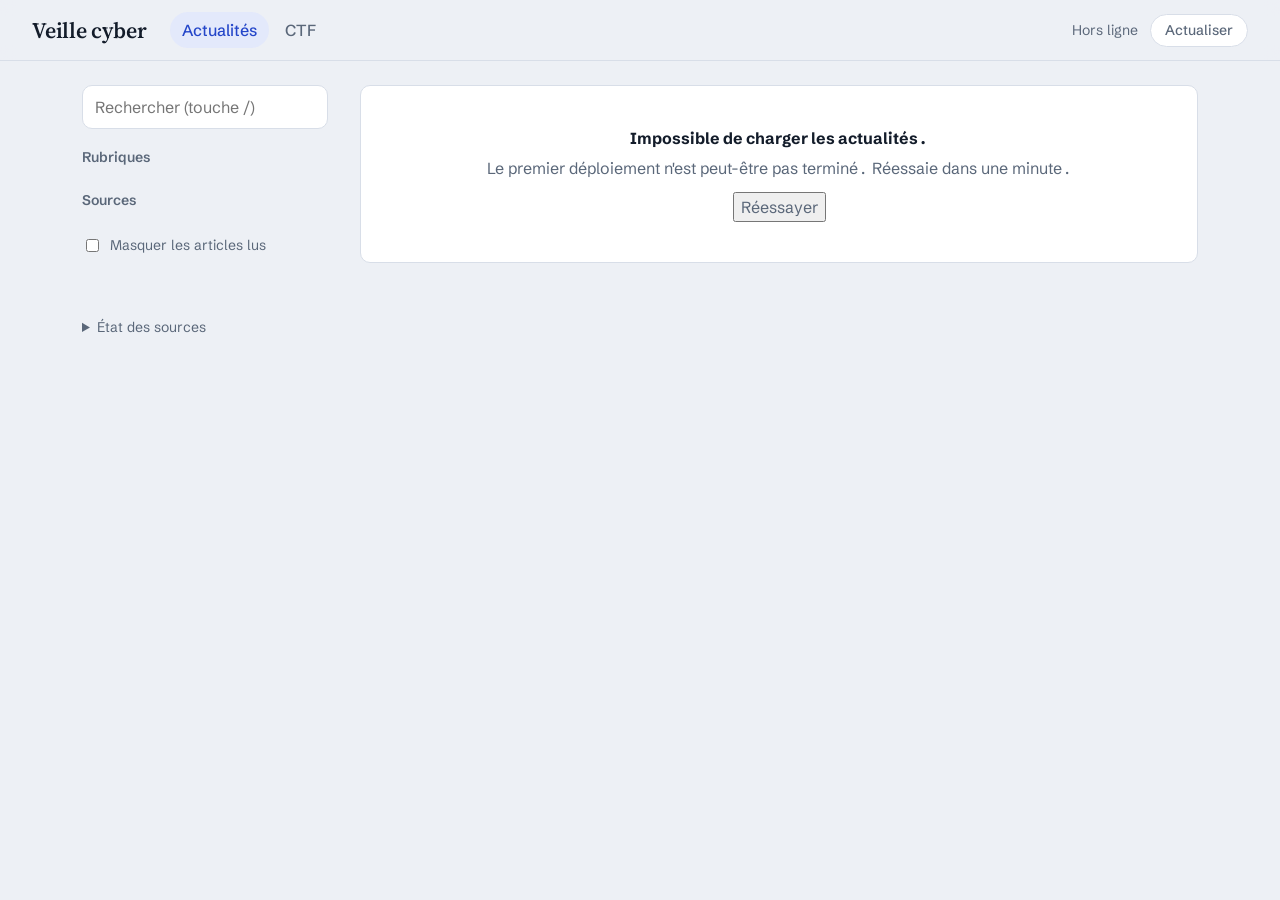
==== site/index.html @ eb81b083 "Add Files" ====
<!doctype html>
<html lang="fr">
<head>
  <meta charset="utf-8">
  <meta name="viewport" content="width=device-width, initial-scale=1">
  <meta name="color-scheme" content="light dark">
  <meta name="robots" content="noindex">
  <title>Veille cyber</title>
  <link rel="icon" href="data:image/svg+xml,%3Csvg xmlns='http://www.w3.org/2000/svg' viewBox='0 0 100 100'%3E%3Ctext y='.9em' font-size='90'%3E%F0%9F%9B%A1%EF%B8%8F%3C/text%3E%3C/svg%3E">
  <link rel="preconnect" href="https://fonts.googleapis.com">
  <link rel="preconnect" href="https://fonts.gstatic.com" crossorigin>
  <link rel="stylesheet" href="https://fonts.googleapis.com/css2?family=Schibsted+Grotesk:wght@400;500;600&family=Source+Serif+4:opsz,wght@8..60,500;8..60,600&display=swap">
  <link rel="stylesheet" href="assets/style.css">
</head>
<body>
  <header class="top">
    <a class="brand" href="./">Veille cyber</a>
    <nav aria-label="Pages">
      <a href="./" aria-current="page">Actualités</a>
      <a href="ctf.html">CTF</a>
    </nav>
    <div class="stamp">
      <span id="stamp" role="status">Chargement…</span>
      <button id="refresh" type="button">Actualiser</button>
    </div>
  </header>

  <div class="layout">
    <aside class="rail" aria-label="Filtres">
      <div class="search">
        <label class="sr" for="q">Rechercher dans les articles</label>
        <input id="q" type="search" placeholder="Rechercher (touche /)" autocomplete="off">
      </div>
      <div>
        <h2>Rubriques</h2>
        <div id="filters" class="filters"></div>
      </div>
      <div id="sources-box">
        <h2>Sources</h2>
        <div id="sources" class="filters"></div>
      </div>
      <label class="check"><input type="checkbox" id="hide-read"> Masquer les articles lus</label>
    </aside>
    <main id="feed" aria-live="polite">
      <div class="panel"><div class="empty">Chargement des actualités…</div></div>
    </main>
  </div>

  <footer>
    <details>
      <summary id="status-summary">État des sources</summary>
      <ul id="status-list" class="status"></ul>
    </details>
  </footer>

  <script src="assets/common.js"></script>
  <script src="assets/news.js"></script>
</body>
</html>
---- site/assets/style.css ----
/* ---------- Jetons de design ---------- */
:root {
  --bg: #edf0f5;
  --surface: #ffffff;
  --ink: #131c2a;
  --muted: #5a6779;
  --line: #d8dee8;
  --accent: #2446c9;
  --accent-soft: #e3e9fb;

  --c-actu: #2446c9;
  --c-alerte: #c2352d;
  --c-fuites: #b45f06;
  --c-ransomware: #7a3fb0;
  --c-geo: #0d7a78;
  --c-ctf: #2446c9;

  --sans: "Schibsted Grotesk", ui-sans-serif, system-ui, -apple-system, "Segoe UI", sans-serif;
  --serif: "Source Serif 4", "Iowan Old Style", Georgia, "Times New Roman", serif;
  --radius: 10px;
}

@media (prefers-color-scheme: dark) {
  :root {
    --bg: #0e141c;
    --surface: #151e29;
    --ink: #e7ecf3;
    --muted: #93a1b4;
    --line: #25313f;
    --accent: #8aa4ff;
    --accent-soft: #1d2a4a;

    --c-actu: #8aa4ff;
    --c-alerte: #ff7a70;
    --c-fuites: #f0a050;
    --c-ransomware: #c39bff;
    --c-geo: #4fd1c5;
    --c-ctf: #8aa4ff;
  }
}

* { box-sizing: border-box; }
html { -webkit-text-size-adjust: 100%; }
body {
  margin: 0;
  background: var(--bg);
  color: var(--ink);
  font: 16px/1.5 var(--sans);
  font-variant-numeric: tabular-nums;
}
a { color: inherit; }
button, input { font: inherit; color: inherit; }
:focus-visible { outline: 2px solid var(--accent); outline-offset: 2px; border-radius: 4px; }
.sr { position: absolute; width: 1px; height: 1px; overflow: hidden; clip: rect(0 0 0 0); white-space: nowrap; }

/* ---------- En-tête ---------- */
.top {
  position: sticky; top: 0; z-index: 10;
  display: flex; align-items: center; gap: 24px; flex-wrap: wrap;
  padding: 12px clamp(16px, 4vw, 32px);
  background: color-mix(in srgb, var(--bg) 88%, transparent);
  backdrop-filter: blur(8px);
  border-bottom: 1px solid var(--line);
}
.brand { font: 600 22px/1 var(--serif); text-decoration: none; letter-spacing: -0.01em; }
.top nav { display: flex; gap: 4px; }
.top nav a {
  padding: 6px 12px; border-radius: 999px; text-decoration: none; color: var(--muted); font-weight: 500;
}
.top nav a:hover { color: var(--ink); }
.top nav a[aria-current="page"] { background: var(--accent-soft); color: var(--accent); }
.stamp { margin-left: auto; display: flex; align-items: center; gap: 12px; color: var(--muted); font-size: 14px; }
.stamp button {
  background: var(--surface); border: 1px solid var(--line); border-radius: 999px;
  padding: 5px 14px; cursor: pointer; font-weight: 500;
}
.stamp button:hover { border-color: var(--accent); color: var(--accent); }
.stamp button[disabled] { opacity: .6; cursor: progress; }

/* ---------- Mise en page ---------- */
.layout {
  display: grid; grid-template-columns: 250px minmax(0, 1fr); gap: 28px; align-items: start;
  max-width: 1180px; margin: 0 auto; padding: 24px clamp(16px, 4vw, 32px) 48px;
}
.rail { min-width: 0; position: sticky; top: 76px; display: grid; gap: 20px; max-height: calc(100vh - 92px); overflow-y: auto; padding-right: 4px; scrollbar-width: thin; }
.rail h2 { margin: 0 0 6px; font: 600 14px/1.2 var(--sans); color: var(--muted); }

.search input {
  width: 100%; padding: 9px 12px; border-radius: var(--radius);
  border: 1px solid var(--line); background: var(--surface);
}
.search input:focus { border-color: var(--accent); outline: none; box-shadow: 0 0 0 3px var(--accent-soft); }

.filters { display: grid; gap: 2px; }
.filters button {
  display: flex; justify-content: space-between; align-items: center; gap: 8px;
  width: 100%; text-align: left; cursor: pointer;
  padding: 7px 10px; border: 0; border-radius: 8px; background: none; color: var(--ink);
}
.filters button:hover { background: color-mix(in srgb, var(--surface) 70%, transparent); }
.filters button[aria-pressed="true"] { background: var(--surface); box-shadow: inset 3px 0 0 var(--accent); font-weight: 600; }
.filters .n { color: var(--muted); font-weight: 400; font-size: 14px; }
.check { display: flex; gap: 8px; align-items: center; color: var(--muted); font-size: 14px; cursor: pointer; }

/* ---------- Fil d'actualités ---------- */
.panel { background: var(--surface); border: 1px solid var(--line); border-radius: var(--radius); overflow: hidden; }
.day {
  margin: 0; padding: 10px 20px; font: 600 14px/1.2 var(--sans); color: var(--muted);
  background: color-mix(in srgb, var(--bg) 55%, var(--surface));
  border-bottom: 1px solid var(--line); display: flex; justify-content: space-between;
}
.row {
  display: grid; grid-template-columns: 52px minmax(0, 1fr); gap: 14px;
  padding: 16px 20px; border-bottom: 1px solid var(--line);
}
.row:last-child { border-bottom: 0; }
.when { color: var(--muted); font-size: 14px; padding-top: 3px; display: flex; flex-direction: column; gap: 6px; align-items: flex-start; }
.live {
  width: 8px; height: 8px; border-radius: 50%; background: var(--c-alerte);
  animation: pulse 1.8s ease-out infinite;
}
@keyframes pulse {
  0% { box-shadow: 0 0 0 0 color-mix(in srgb, var(--c-alerte) 55%, transparent); }
  100% { box-shadow: 0 0 0 9px transparent; }
}
.body { border-left: 3px solid var(--c, var(--c-actu)); padding-left: 14px; min-width: 0; }
.row[data-cat="alerte"], .row[data-cat="avis"] { --c: var(--c-alerte); }
.row[data-cat="fuites"] { --c: var(--c-fuites); }
.row[data-cat="ransomware"] { --c: var(--c-ransomware); }
.row[data-cat="geo"] { --c: var(--c-geo); }

.meta { display: flex; flex-wrap: wrap; gap: 4px 8px; align-items: center; font-size: 13px; color: var(--muted); margin-bottom: 3px; }
.meta .src { font-weight: 600; color: var(--ink); }
.tag { padding: 0 8px; border-radius: 999px; border: 1px solid var(--line); line-height: 20px; }
.tag.fr { border-color: color-mix(in srgb, var(--accent) 50%, transparent); color: var(--accent); }
.tag.geo { border-color: color-mix(in srgb, var(--c-geo) 55%, transparent); color: var(--c-geo); }
.tag.alerte { border-color: color-mix(in srgb, var(--c-alerte) 55%, transparent); color: var(--c-alerte); }

.row h3 { margin: 0; font: 600 19px/1.3 var(--serif); letter-spacing: -0.005em; }
.row h3 a { text-decoration: none; }
.row h3 a:hover { text-decoration: underline; text-underline-offset: 3px; }
.row .sum { margin: 6px 0 0; color: var(--muted); font-size: 15px; max-width: 70ch; }
.row.is-read h3 a { color: var(--muted); font-weight: 500; }
.row.is-read .sum { display: none; }

.empty, .error { padding: 40px 24px; text-align: center; color: var(--muted); }
.error strong { display: block; color: var(--ink); margin-bottom: 6px; }
.error button { margin-top: 12px; }

/* ---------- Pied de page ---------- */
footer { max-width: 1180px; margin: 0 auto; padding: 0 clamp(16px, 4vw, 32px) 40px; color: var(--muted); font-size: 14px; }
footer summary { cursor: pointer; padding: 6px 0; }
.status { list-style: none; margin: 8px 0 0; padding: 0; display: grid; gap: 6px; }
.status li { display: grid; grid-template-columns: 14px minmax(0, 1fr); gap: 10px; }
.status i { width: 9px; height: 9px; border-radius: 50%; margin-top: 7px; background: var(--c-geo); }
.status li.ko i { background: var(--c-alerte); }
.status small { display: block; color: var(--muted); word-break: break-word; }

/* ---------- Page CTF ---------- */
.ctf-layout { max-width: 980px; margin: 0 auto; padding: 24px clamp(16px, 4vw, 32px) 48px; display: grid; gap: 32px; }
.ctf-layout h1 { margin: 0 0 4px; font: 600 28px/1.2 var(--serif); }
.ctf-layout h2 { margin: 0 0 12px; font: 600 20px/1.3 var(--serif); }
.lead { margin: 0 0 16px; color: var(--muted); max-width: 65ch; }
.tabs { display: flex; gap: 6px; flex-wrap: wrap; margin-bottom: 16px; }
.tabs button {
  border: 1px solid var(--line); background: var(--surface); border-radius: 999px;
  padding: 6px 14px; cursor: pointer; font-weight: 500;
}
.tabs button[aria-pressed="true"] { background: var(--accent); border-color: var(--accent); color: #fff; }
@media (prefers-color-scheme: dark) { .tabs button[aria-pressed="true"] { color: #0e141c; } }
.tabs .n { opacity: .75; font-weight: 400; margin-left: 4px; }

.event { display: grid; grid-template-columns: 64px minmax(0, 1fr) auto; gap: 16px; padding: 16px 20px; border-bottom: 1px solid var(--line); align-items: start; }
.event:last-child { border-bottom: 0; }
.date { text-align: center; line-height: 1.1; }
.date b { display: block; font: 600 26px/1 var(--serif); }
.date span { font-size: 13px; color: var(--muted); }
.event h3 { margin: 0; font: 600 18px/1.3 var(--serif); }
.event h3 a { text-decoration: none; }
.event h3 a:hover { text-decoration: underline; text-underline-offset: 3px; }
.event .info { margin: 6px 0 0; display: flex; flex-wrap: wrap; gap: 4px 12px; color: var(--muted); font-size: 14px; }
.event .links { margin-top: 8px; display: flex; gap: 14px; font-size: 14px; }
.event .links a { color: var(--accent); }
.when-pill { font-size: 13px; padding: 2px 10px; border-radius: 999px; background: var(--accent-soft); color: var(--accent); white-space: nowrap; }
.when-pill.now { background: var(--c-alerte); color: #fff; }

.platforms { display: grid; grid-template-columns: repeat(auto-fill, minmax(230px, 1fr)); gap: 12px; }
.platforms a {
  display: block; padding: 14px 16px; background: var(--surface); border: 1px solid var(--line);
  border-radius: var(--radius); text-decoration: none;
}
.platforms a:hover { border-color: var(--accent); }
.platforms b { display: block; font-weight: 600; }
.platforms span { color: var(--muted); font-size: 14px; }

/* ---------- Mobile ---------- */
@media (max-width: 860px) {
  .layout { grid-template-columns: minmax(0, 1fr); gap: 16px; }
  .rail > * { min-width: 0; }
  .rail { position: static; max-height: none; overflow: visible; }
  .filters { display: flex; gap: 6px; overflow-x: auto; padding-bottom: 4px; scrollbar-width: none; }
  .filters button { flex: none; white-space: nowrap; }
  .filters button { width: auto; border: 1px solid var(--line); background: var(--surface); border-radius: 999px; box-shadow: none !important; }
  .filters button[aria-pressed="true"] { background: var(--accent); border-color: var(--accent); color: #fff; }
  #sources-box { display: none; }
  .row { grid-template-columns: 1fr; gap: 6px; padding: 14px 16px; }
  .when { flex-direction: row; align-items: center; padding-top: 0; }
  .event { grid-template-columns: 52px minmax(0, 1fr); }
  .event .when-pill { grid-column: 2; justify-self: start; }
}
@media (prefers-color-scheme: dark) and (max-width: 860px) { .filters button[aria-pressed="true"] { color: #0e141c; } }
@media (prefers-reduced-motion: reduce) { .live { animation: none; } }
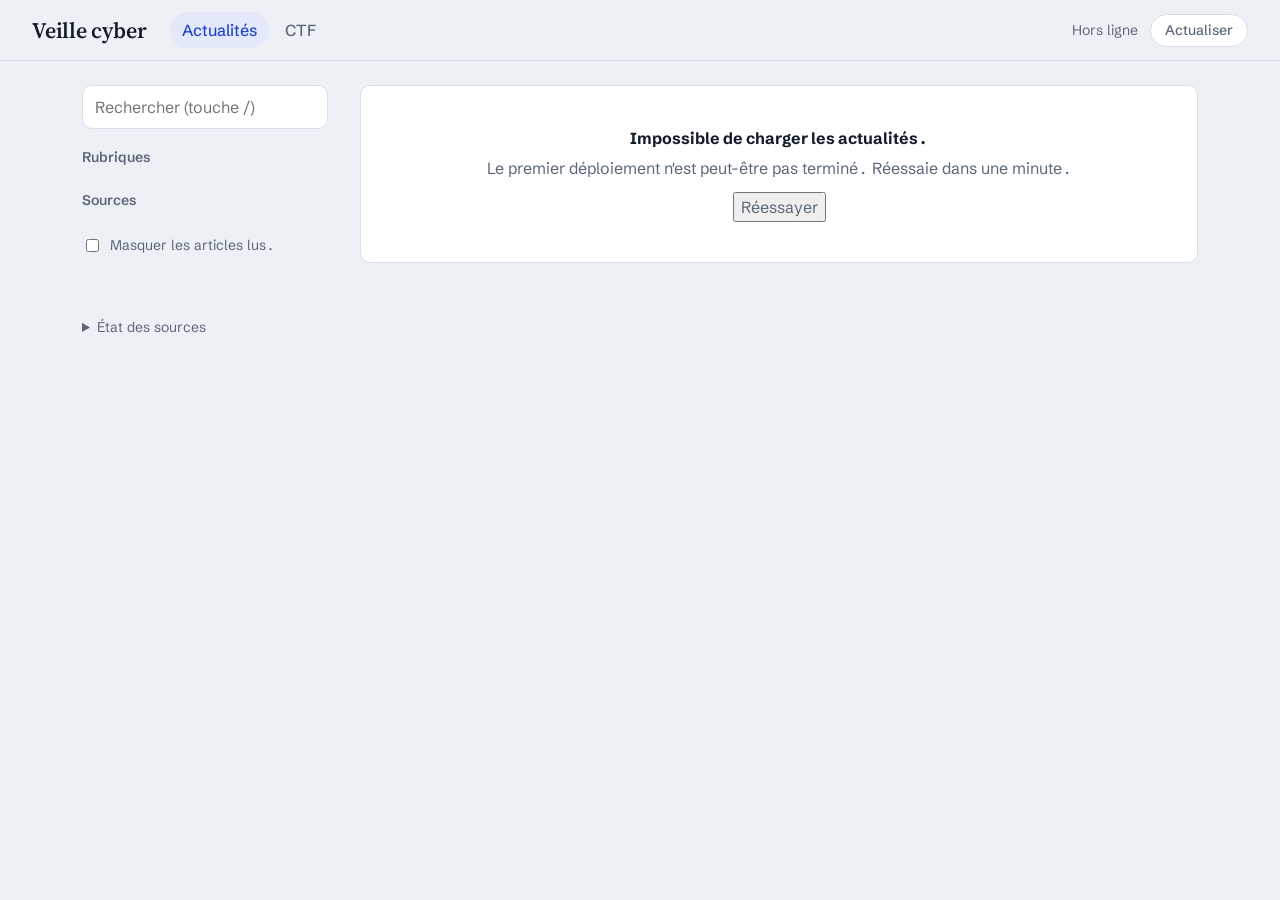
==== commit f7eee20c: "Correction" ====
--- a/site/index.html
+++ b/site/index.html
@@ -39,7 +39,7 @@
         <h2>Sources</h2>
         <div id="sources" class="filters"></div>
       </div>
-      <label class="check"><input type="checkbox" id="hide-read"> Masquer les articles lus</label>
+      <label class="check"><input type="checkbox" id="hide-read"> Masquer les articles lus.</label>
     </aside>
     <main id="feed" aria-live="polite">
       <div class="panel"><div class="empty">Chargement des actualités…</div></div>
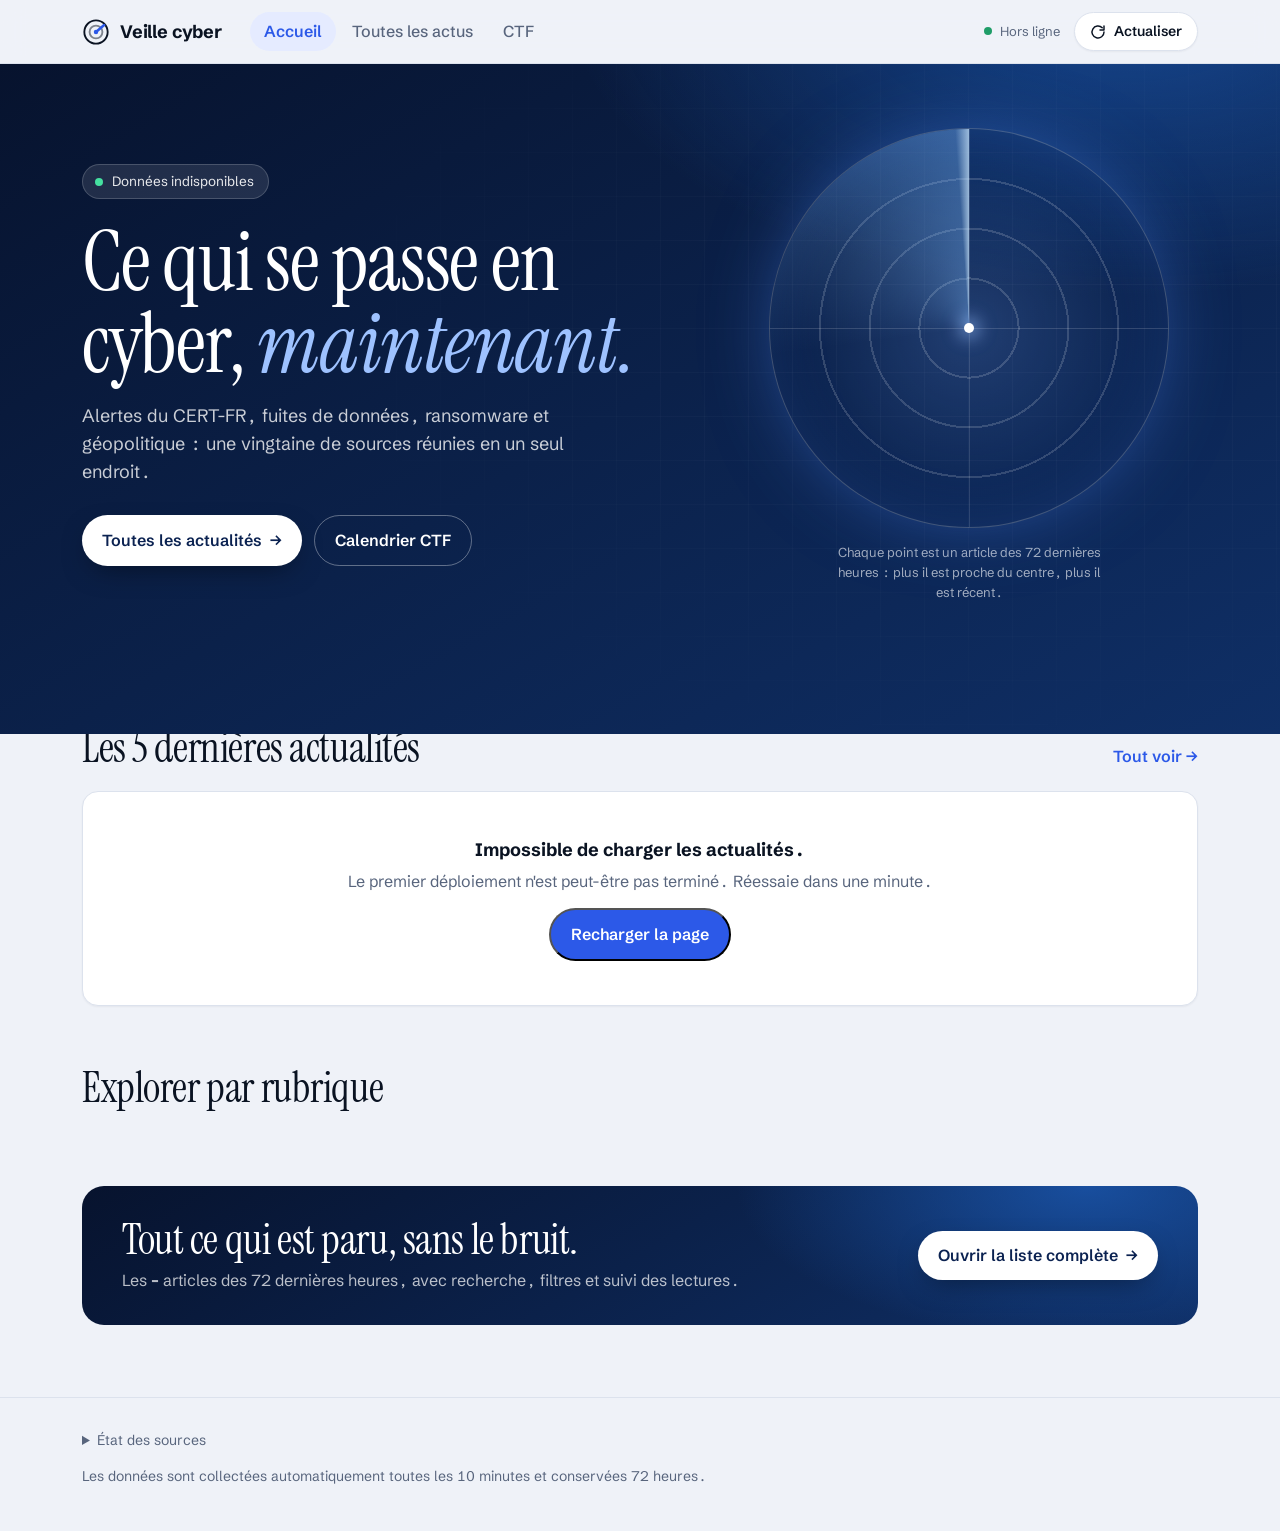
==== commit 290d2092: "Corrections + Update" ====
--- a/site/index.html
+++ b/site/index.html
@@ -4,56 +4,95 @@
   <meta charset="utf-8">
   <meta name="viewport" content="width=device-width, initial-scale=1">
   <meta name="color-scheme" content="light dark">
+  <meta name="theme-color" content="#07132e">
   <meta name="robots" content="noindex">
-  <title>Veille cyber</title>
-  <link rel="icon" href="data:image/svg+xml,%3Csvg xmlns='http://www.w3.org/2000/svg' viewBox='0 0 100 100'%3E%3Ctext y='.9em' font-size='90'%3E%F0%9F%9B%A1%EF%B8%8F%3C/text%3E%3C/svg%3E">
+  <title>Veille cyber · Accueil</title>
+  <link rel="icon" href="data:image/svg+xml,%3Csvg xmlns='http://www.w3.org/2000/svg' viewBox='0 0 64 64'%3E%3Crect width='64' height='64' rx='14' fill='%230b2251'/%3E%3Ccircle cx='32' cy='32' r='20' fill='none' stroke='%239ec2ff' stroke-width='3'/%3E%3Ccircle cx='32' cy='32' r='10' fill='none' stroke='%239ec2ff' stroke-width='3' opacity='.55'/%3E%3Cpath d='M32 32 L48 18' stroke='%23fff' stroke-width='4' stroke-linecap='round'/%3E%3C/svg%3E">
   <link rel="preconnect" href="https://fonts.googleapis.com">
   <link rel="preconnect" href="https://fonts.gstatic.com" crossorigin>
-  <link rel="stylesheet" href="https://fonts.googleapis.com/css2?family=Schibsted+Grotesk:wght@400;500;600&family=Source+Serif+4:opsz,wght@8..60,500;8..60,600&display=swap">
+  <link rel="stylesheet" href="https://fonts.googleapis.com/css2?family=Instrument+Serif:ital@0;1&family=Schibsted+Grotesk:wght@400;500;600;700&display=swap">
   <link rel="stylesheet" href="assets/style.css">
 </head>
 <body>
-  <header class="top">
-    <a class="brand" href="./">Veille cyber</a>
-    <nav aria-label="Pages">
-      <a href="./" aria-current="page">Actualités</a>
-      <a href="ctf.html">CTF</a>
-    </nav>
-    <div class="stamp">
-      <span id="stamp" role="status">Chargement…</span>
-      <button id="refresh" type="button">Actualiser</button>
+  <header class="site-header">
+    <div class="wrap bar">
+      <a class="brand" href="./" aria-label="Veille cyber, accueil">
+        <svg viewBox="0 0 24 24" width="28" height="28" aria-hidden="true"><circle cx="12" cy="12" r="10" fill="none" stroke="currentColor" stroke-width="1.6"/><circle cx="12" cy="12" r="5.5" fill="none" stroke="currentColor" stroke-width="1.6" opacity=".5"/><path d="M12 12 19 6" stroke="var(--accent)" stroke-width="2.2" stroke-linecap="round"/><circle cx="12" cy="12" r="1.9" fill="var(--accent)"/></svg>
+        <span>Veille cyber</span>
+      </a>
+      <nav class="nav" aria-label="Pages">
+        <a href="./" aria-current="page">Accueil</a>
+        <a href="actus.html">Toutes les actus</a>
+        <a href="ctf.html">CTF</a>
+      </nav>
+      <div class="tools">
+        <span id="stamp" class="pill" role="status">Chargement…</span>
+        <button id="refresh" class="btn-refresh" type="button" title="Recharger les données du site">
+          <svg viewBox="0 0 24 24" width="16" height="16" fill="none" stroke="currentColor" stroke-width="2.2" stroke-linecap="round" stroke-linejoin="round" aria-hidden="true"><path d="M21 12a9 9 0 1 1-2.64-6.36"/><path d="M21 3v6h-6"/></svg>
+          <span class="lbl">Actualiser</span>
+        </button>
+      </div>
     </div>
   </header>
 
-  <div class="layout">
-    <aside class="rail" aria-label="Filtres">
-      <div class="search">
-        <label class="sr" for="q">Rechercher dans les articles</label>
-        <input id="q" type="search" placeholder="Rechercher (touche /)" autocomplete="off">
+  <main>
+    <section class="hero">
+      <div class="wrap hero-grid">
+        <div>
+          <span class="live-pill"><i></i><span id="hero-stamp">Chargement…</span></span>
+          <h1>Ce qui se passe en cyber, <em>maintenant.</em></h1>
+          <p class="lead">Alertes du CERT-FR, fuites de données, ransomware et géopolitique : une vingtaine de sources réunies en un seul endroit.</p>
+          <div class="cta">
+            <a class="btn primary" href="actus.html">Toutes les actualités <span aria-hidden="true">→</span></a>
+            <a class="btn ghost" href="ctf.html">Calendrier CTF</a>
+          </div>
+        </div>
+        <figure class="radar-wrap" aria-hidden="true">
+          <div class="radar"><div class="sweep"></div><div id="radar-dots"></div><span class="core"></span></div>
+          <figcaption>Chaque point est un article des 72 dernières heures : plus il est proche du centre, plus il est récent.</figcaption>
+        </figure>
       </div>
-      <div>
-        <h2>Rubriques</h2>
-        <div id="filters" class="filters"></div>
-      </div>
-      <div id="sources-box">
-        <h2>Sources</h2>
-        <div id="sources" class="filters"></div>
-      </div>
-      <label class="check"><input type="checkbox" id="hide-read"> Masquer les articles lus.</label>
-    </aside>
-    <main id="feed" aria-live="polite">
-      <div class="panel"><div class="empty">Chargement des actualités…</div></div>
-    </main>
-  </div>
+    </section>
 
-  <footer>
-    <details>
-      <summary id="status-summary">État des sources</summary>
-      <ul id="status-list" class="status"></ul>
-    </details>
+    <div class="wrap">
+      <div id="stats" class="stats" aria-label="Chiffres clés"></div>
+
+      <section class="section" aria-labelledby="t-top">
+        <div class="section-head">
+          <h2 id="t-top">Les 5 dernières actualités</h2>
+          <a class="more" href="actus.html">Tout voir →</a>
+        </div>
+        <div id="top5" class="top5" aria-live="polite">
+          <div class="card lead skel"></div><div class="card skel"></div><div class="card skel"></div><div class="card skel"></div><div class="card skel"></div>
+        </div>
+      </section>
+
+      <section class="section" aria-labelledby="t-cats">
+        <div class="section-head"><h2 id="t-cats">Explorer par rubrique</h2></div>
+        <div id="cats" class="cats"></div>
+      </section>
+
+      <section class="band">
+        <div>
+          <h2>Tout ce qui est paru, sans le bruit.</h2>
+          <p>Les <strong id="all-count">–</strong> articles des 72 dernières heures, avec recherche, filtres et suivi des lectures.</p>
+        </div>
+        <a class="btn primary" href="actus.html">Ouvrir la liste complète <span aria-hidden="true">→</span></a>
+      </section>
+    </div>
+  </main>
+
+  <footer class="site-footer">
+    <div class="wrap">
+      <details>
+        <summary id="status-summary">État des sources</summary>
+        <ul id="status-list" class="status"></ul>
+      </details>
+      <span>Les données sont collectées automatiquement toutes les 10 minutes et conservées 72 heures.</span>
+    </div>
   </footer>
 
   <script src="assets/common.js"></script>
-  <script src="assets/news.js"></script>
+  <script src="assets/home.js"></script>
 </body>
 </html>
--- a/site/assets/style.css
+++ b/site/assets/style.css
@@ -1,212 +1,414 @@
-/* ---------- Jetons de design ---------- */
+/* =====================================================================
+   Veille cyber — feuille de style
+   ===================================================================== */
+
+/* ---------- Jetons ---------- */
 :root {
-  --bg: #edf0f5;
+  --bg: #eff2f8;
   --surface: #ffffff;
-  --ink: #131c2a;
-  --muted: #5a6779;
-  --line: #d8dee8;
-  --accent: #2446c9;
-  --accent-soft: #e3e9fb;
-
-  --c-actu: #2446c9;
-  --c-alerte: #c2352d;
+  --surface-2: #f5f7fc;
+  --ink: #0a1322;
+  --muted: #58657d;
+  --line: #dce2ed;
+  --accent: #2c59e8;
+  --accent-soft: #e5ebff;
+  --ok: #1f9d68;
+  --shadow-sm: 0 1px 2px rgba(10, 19, 34, .05);
+  --shadow: 0 1px 2px rgba(10, 19, 34, .05), 0 14px 34px -18px rgba(10, 19, 34, .3);
+
+  --c-actu: #2c59e8;
+  --c-alerte: #cf3a31;
   --c-fuites: #b45f06;
   --c-ransomware: #7a3fb0;
   --c-geo: #0d7a78;
-  --c-ctf: #2446c9;
-
+
+  --hero-a: #07132e;
+  --hero-b: #0f2f66;
+  --hero-c: #1b58b0;
+
+  --display: "Instrument Serif", "Iowan Old Style", "Palatino Linotype", Georgia, serif;
   --sans: "Schibsted Grotesk", ui-sans-serif, system-ui, -apple-system, "Segoe UI", sans-serif;
-  --serif: "Source Serif 4", "Iowan Old Style", Georgia, "Times New Roman", serif;
-  --radius: 10px;
-}
-
+  --radius: 16px;
+  --header-h: 64px;
+}
 @media (prefers-color-scheme: dark) {
   :root {
-    --bg: #0e141c;
-    --surface: #151e29;
-    --ink: #e7ecf3;
-    --muted: #93a1b4;
-    --line: #25313f;
-    --accent: #8aa4ff;
-    --accent-soft: #1d2a4a;
+    --bg: #070c15;
+    --surface: #101826;
+    --surface-2: #0b121e;
+    --ink: #e8edf6;
+    --muted: #8f9cb3;
+    --line: #1e2a3d;
+    --accent: #7f9cff;
+    --accent-soft: #18274b;
+    --ok: #3ecf94;
+    --shadow: 0 1px 2px rgba(0, 0, 0, .4), 0 16px 36px -18px rgba(0, 0, 0, .7);
 
     --c-actu: #8aa4ff;
     --c-alerte: #ff7a70;
     --c-fuites: #f0a050;
     --c-ransomware: #c39bff;
     --c-geo: #4fd1c5;
-    --c-ctf: #8aa4ff;
+
+    --hero-a: #050c1d;
+    --hero-b: #0b2251;
+    --hero-c: #14418a;
   }
 }
 
+/* ---------- Base ---------- */
 * { box-sizing: border-box; }
-html { -webkit-text-size-adjust: 100%; }
+html { -webkit-text-size-adjust: 100%; scroll-behavior: smooth; }
 body {
-  margin: 0;
-  background: var(--bg);
-  color: var(--ink);
-  font: 16px/1.5 var(--sans);
-  font-variant-numeric: tabular-nums;
+  margin: 0; background: var(--bg); color: var(--ink);
+  font: 16px/1.55 var(--sans); font-variant-numeric: tabular-nums;
+  -webkit-font-smoothing: antialiased;
 }
 a { color: inherit; }
 button, input { font: inherit; color: inherit; }
-:focus-visible { outline: 2px solid var(--accent); outline-offset: 2px; border-radius: 4px; }
+:focus-visible { outline: 2px solid var(--accent); outline-offset: 3px; border-radius: 6px; }
 .sr { position: absolute; width: 1px; height: 1px; overflow: hidden; clip: rect(0 0 0 0); white-space: nowrap; }
+.wrap { max-width: 1180px; margin: 0 auto; padding: 0 clamp(16px, 4vw, 32px); }
+
+[data-cat] { --c: var(--c-actu); }
+[data-cat="alerte"], [data-cat="avis"] { --c: var(--c-alerte); }
+[data-cat="fuites"] { --c: var(--c-fuites); }
+[data-cat="ransomware"] { --c: var(--c-ransomware); }
+[data-cat="geo"] { --c: var(--c-geo); }
 
 /* ---------- En-tête ---------- */
-.top {
-  position: sticky; top: 0; z-index: 10;
-  display: flex; align-items: center; gap: 24px; flex-wrap: wrap;
-  padding: 12px clamp(16px, 4vw, 32px);
-  background: color-mix(in srgb, var(--bg) 88%, transparent);
-  backdrop-filter: blur(8px);
+.site-header {
+  position: sticky; top: 0; z-index: 20; height: var(--header-h);
+  background: color-mix(in srgb, var(--bg) 82%, transparent);
+  backdrop-filter: saturate(1.4) blur(12px);
   border-bottom: 1px solid var(--line);
 }
-.brand { font: 600 22px/1 var(--serif); text-decoration: none; letter-spacing: -0.01em; }
-.top nav { display: flex; gap: 4px; }
-.top nav a {
-  padding: 6px 12px; border-radius: 999px; text-decoration: none; color: var(--muted); font-weight: 500;
-}
-.top nav a:hover { color: var(--ink); }
-.top nav a[aria-current="page"] { background: var(--accent-soft); color: var(--accent); }
-.stamp { margin-left: auto; display: flex; align-items: center; gap: 12px; color: var(--muted); font-size: 14px; }
-.stamp button {
-  background: var(--surface); border: 1px solid var(--line); border-radius: 999px;
-  padding: 5px 14px; cursor: pointer; font-weight: 500;
-}
-.stamp button:hover { border-color: var(--accent); color: var(--accent); }
-.stamp button[disabled] { opacity: .6; cursor: progress; }
-
-/* ---------- Mise en page ---------- */
-.layout {
-  display: grid; grid-template-columns: 250px minmax(0, 1fr); gap: 28px; align-items: start;
-  max-width: 1180px; margin: 0 auto; padding: 24px clamp(16px, 4vw, 32px) 48px;
-}
-.rail { min-width: 0; position: sticky; top: 76px; display: grid; gap: 20px; max-height: calc(100vh - 92px); overflow-y: auto; padding-right: 4px; scrollbar-width: thin; }
-.rail h2 { margin: 0 0 6px; font: 600 14px/1.2 var(--sans); color: var(--muted); }
-
+.bar { height: 100%; display: flex; align-items: center; gap: 28px; }
+.brand { display: inline-flex; align-items: center; gap: 10px; text-decoration: none; font-weight: 700; font-size: 18px; letter-spacing: -.01em; }
+.brand svg { color: var(--ink); }
+.nav { display: flex; gap: 2px; }
+.nav a { padding: 7px 14px; border-radius: 999px; text-decoration: none; color: var(--muted); font-weight: 500; transition: color .15s, background .15s; }
+.nav a:hover { color: var(--ink); background: color-mix(in srgb, var(--surface) 70%, transparent); }
+.nav a[aria-current="page"] { background: var(--accent-soft); color: var(--accent); font-weight: 600; }
+.tools { margin-left: auto; display: flex; align-items: center; gap: 14px; }
+.pill { display: inline-flex; align-items: center; gap: 8px; font-size: 13px; color: var(--muted); white-space: nowrap; }
+.pill::before { content: ""; width: 8px; height: 8px; border-radius: 50%; background: var(--ok); box-shadow: 0 0 0 0 color-mix(in srgb, var(--ok) 60%, transparent); animation: ping 2.4s ease-out infinite; }
+.btn-refresh {
+  display: inline-flex; align-items: center; gap: 8px; cursor: pointer;
+  padding: 8px 15px; border-radius: 999px; border: 1px solid var(--line);
+  background: var(--surface); font-weight: 600; font-size: 14px; box-shadow: var(--shadow-sm);
+  transition: border-color .15s, color .15s, transform .1s;
+}
+.btn-refresh:hover { border-color: var(--accent); color: var(--accent); }
+.btn-refresh:active { transform: scale(.97); }
+.btn-refresh.loading { cursor: progress; }
+.btn-refresh.loading svg { animation: spin .8s linear infinite; }
+@keyframes spin { to { transform: rotate(360deg); } }
+@keyframes ping { 0% { box-shadow: 0 0 0 0 color-mix(in srgb, var(--ok) 55%, transparent); } 80%, 100% { box-shadow: 0 0 0 9px transparent; } }
+
+/* ---------- Boutons ---------- */
+.btn {
+  display: inline-flex; align-items: center; gap: 8px; padding: 12px 20px; border-radius: 999px;
+  font-weight: 600; text-decoration: none; transition: transform .15s, box-shadow .15s, background .15s;
+}
+.btn:hover { transform: translateY(-1px); }
+.btn.primary { background: #fff; color: #0b2251; box-shadow: 0 10px 28px -10px rgba(0, 0, 0, .5); }
+.btn.ghost { color: #fff; border: 1px solid rgba(255, 255, 255, .35); }
+.btn.ghost:hover { background: rgba(255, 255, 255, .1); }
+.btn.solid { background: var(--accent); color: #fff; }
+@media (prefers-color-scheme: dark) { .btn.solid { color: #08101f; } }
+
+/* ---------- Héros (accueil) ---------- */
+.hero {
+  position: relative; overflow: hidden; color: #fff; padding: 64px 0 132px;
+  background:
+    radial-gradient(900px 480px at 88% -10%, color-mix(in srgb, var(--hero-c) 70%, transparent), transparent 62%),
+    linear-gradient(150deg, var(--hero-a), var(--hero-b));
+}
+.hero::before {
+  content: ""; position: absolute; inset: 0; pointer-events: none; opacity: .5;
+  background-image: linear-gradient(rgba(255,255,255,.06) 1px, transparent 1px), linear-gradient(90deg, rgba(255,255,255,.06) 1px, transparent 1px);
+  background-size: 44px 44px;
+  -webkit-mask-image: radial-gradient(ellipse 70% 90% at 75% 40%, #000 20%, transparent 75%);
+  mask-image: radial-gradient(ellipse 70% 90% at 75% 40%, #000 20%, transparent 75%);
+}
+.hero-grid { position: relative; display: grid; grid-template-columns: minmax(0, 1.15fr) minmax(0, .85fr); gap: 40px; align-items: center; }
+.live-pill {
+  display: inline-flex; align-items: center; gap: 9px; padding: 6px 14px 6px 12px; border-radius: 999px;
+  background: rgba(255, 255, 255, .1); border: 1px solid rgba(255, 255, 255, .18); font-size: 13.5px; color: rgba(255,255,255,.9);
+}
+.live-pill i { width: 8px; height: 8px; border-radius: 50%; background: #45e0a0; animation: ping 2.4s ease-out infinite; }
+.hero h1 { margin: 22px 0 16px; font: 400 clamp(46px, 7vw, 84px)/.98 var(--display); letter-spacing: -.015em; }
+.hero h1 em { font-style: italic; color: #9ec2ff; }
+.hero .lead { margin: 0 0 30px; max-width: 46ch; font-size: 18px; color: rgba(255, 255, 255, .78); }
+.cta { display: flex; gap: 12px; flex-wrap: wrap; }
+
+/* Radar : chaque point est un article des 72 dernières heures */
+.radar-wrap { margin: 0; display: grid; gap: 14px; justify-items: center; }
+.radar {
+  position: relative; width: min(100%, 400px); aspect-ratio: 1; border-radius: 50%;
+  border: 1px solid rgba(255, 255, 255, .22);
+  background: radial-gradient(closest-side, rgba(120, 170, 255, .2), rgba(120, 170, 255, .04) 70%, transparent);
+  box-shadow: 0 0 80px -20px rgba(80, 140, 255, .55), inset 0 0 60px rgba(80, 140, 255, .12);
+}
+.radar::before {
+  content: ""; position: absolute; inset: 0; border-radius: 50%;
+  background:
+    radial-gradient(closest-side, transparent 0 24.4%, rgba(255,255,255,.16) 24.4% 25.4%, transparent 25.4% 49.4%, rgba(255,255,255,.16) 49.4% 50.4%, transparent 50.4% 74.4%, rgba(255,255,255,.16) 74.4% 75.4%, transparent 75.4%),
+    linear-gradient(rgba(255,255,255,.13), rgba(255,255,255,.13)) center / 1px 100% no-repeat,
+    linear-gradient(rgba(255,255,255,.13), rgba(255,255,255,.13)) center / 100% 1px no-repeat;
+}
+.sweep {
+  position: absolute; inset: 0; border-radius: 50%; animation: sweep 7s linear infinite;
+  background: conic-gradient(from 0deg, rgba(130, 190, 255, 0) 0deg 262deg, rgba(130, 190, 255, .34) 356deg, rgba(200, 230, 255, .75) 360deg);
+}
+@keyframes sweep { to { transform: rotate(360deg); } }
+.core { position: absolute; left: 50%; top: 50%; width: 10px; height: 10px; margin: -5px; border-radius: 50%; background: #fff; box-shadow: 0 0 18px 4px rgba(158, 194, 255, .8); }
+.dot {
+  position: absolute; width: 8px; height: 8px; margin: -4px 0 0 -4px; border-radius: 50%;
+  background: var(--d, #8aa4ff); opacity: .9; transition: transform .15s;
+}
+.dot:hover { transform: scale(1.9); }
+.dot.top { width: 13px; height: 13px; margin: -6.5px 0 0 -6.5px; background: #fff; border: 3.5px solid var(--d); opacity: 1; animation: ping-dot 2.6s ease-out infinite; }
+@keyframes ping-dot { 0% { box-shadow: 0 0 0 0 rgba(255, 255, 255, .5); } 80%, 100% { box-shadow: 0 0 0 12px transparent; } }
+.dot[data-cat="actu"] { --d: #8aa4ff; }
+.dot[data-cat="alerte"], .dot[data-cat="avis"] { --d: #ff7a70; }
+.dot[data-cat="fuites"] { --d: #f0a050; }
+.dot[data-cat="ransomware"] { --d: #c39bff; }
+.dot[data-cat="geo"] { --d: #4fd1c5; }
+.radar-wrap figcaption { max-width: 34ch; text-align: center; font-size: 13px; color: rgba(255, 255, 255, .62); }
+
+/* ---------- Statistiques ---------- */
+.stats { position: relative; z-index: 2; margin-top: -68px; display: grid; grid-template-columns: repeat(4, minmax(0, 1fr)); gap: 16px; }
+.stat {
+  display: flex; flex-direction: column; gap: 2px; padding: 20px 22px; text-decoration: none;
+  background: var(--surface); border: 1px solid var(--line); border-radius: var(--radius); box-shadow: var(--shadow);
+  transition: transform .18s, border-color .18s;
+}
+.stat:hover { transform: translateY(-3px); border-color: color-mix(in srgb, var(--c, var(--accent)) 50%, var(--line)); }
+.stat b { font: 400 50px/1 var(--display); color: var(--c, var(--ink)); letter-spacing: -.01em; }
+.stat span { color: var(--ink); font-weight: 600; font-size: 15px; }
+.stat small { color: var(--muted); font-size: 13px; }
+
+/* ---------- Sections ---------- */
+.section { padding-top: 60px; }
+.section-head { display: flex; justify-content: space-between; align-items: baseline; gap: 16px; margin-bottom: 20px; }
+.section h2 { margin: 0; font: 400 clamp(30px, 4vw, 42px)/1.05 var(--display); letter-spacing: -.01em; }
+.more { color: var(--accent); font-weight: 600; text-decoration: none; white-space: nowrap; }
+.more:hover { text-decoration: underline; text-underline-offset: 4px; }
+
+/* ---------- Cartes d'actualité (accueil) ---------- */
+.top5 { display: grid; grid-template-columns: minmax(0, 1.35fr) repeat(2, minmax(0, 1fr)); gap: 16px; }
+.card {
+  position: relative; display: flex; flex-direction: column; gap: 12px; padding: 22px; overflow: hidden;
+  background: var(--surface); border: 1px solid var(--line); border-radius: var(--radius); box-shadow: var(--shadow-sm);
+  transition: transform .18s, box-shadow .18s, border-color .18s;
+}
+.card::before { content: ""; position: absolute; inset: 0 0 auto 0; height: 3px; background: var(--c); }
+.card:hover { transform: translateY(-3px); box-shadow: var(--shadow); border-color: color-mix(in srgb, var(--c) 45%, var(--line)); }
+.card.lead {
+  grid-row: span 2; padding: 30px;
+  background: linear-gradient(180deg, color-mix(in srgb, var(--c) 10%, var(--surface)), var(--surface) 60%);
+}
+.card.lead::after {
+  content: ""; position: absolute; right: -110px; bottom: -110px; width: 380px; height: 380px; border-radius: 50%; pointer-events: none;
+  background: radial-gradient(closest-side, transparent 0 24%, color-mix(in srgb, var(--c) 24%, transparent) 24% 25%, transparent 25% 49%,
+    color-mix(in srgb, var(--c) 18%, transparent) 49% 50%, transparent 50% 74%, color-mix(in srgb, var(--c) 13%, transparent) 74% 75%,
+    transparent 75% 98.6%, color-mix(in srgb, var(--c) 9%, transparent) 98.6% 100%);
+}
+.card .top { display: flex; justify-content: space-between; align-items: center; gap: 10px; }
+.chip { display: inline-flex; align-items: center; gap: 7px; font-size: 13px; font-weight: 700; color: var(--c); }
+.chip::before { content: ""; width: 8px; height: 8px; border-radius: 50%; background: var(--c); }
+.ago { font-size: 13px; color: var(--muted); display: inline-flex; align-items: center; gap: 6px; }
+.new-dot { width: 7px; height: 7px; border-radius: 50%; background: var(--c-alerte); animation: ping 2s ease-out infinite; }
+.card h3 { margin: 0; font: 650 19px/1.28 var(--sans); letter-spacing: -.012em; }
+.card.lead h3 { font: 400 clamp(30px, 3.4vw, 44px)/1.06 var(--display); letter-spacing: -.005em; }
+.card h3 a { text-decoration: none; }
+.card h3 a::after { content: ""; position: absolute; inset: 0; }
+.card .sum {
+  margin: 0; color: var(--muted); font-size: 15px;
+  display: -webkit-box; -webkit-line-clamp: 3; -webkit-box-orient: vertical; overflow: hidden;
+}
+.card.lead .sum { font-size: 17px; -webkit-line-clamp: 7; }
+.foot { margin-top: auto; padding-top: 4px; display: flex; flex-wrap: wrap; gap: 6px 10px; align-items: center; font-size: 13px; color: var(--muted); }
+.foot .src { font-weight: 700; color: var(--ink); }
+.read { margin-left: auto; color: var(--c); font-weight: 700; }
+
+.skel { min-height: 190px; background: linear-gradient(100deg, var(--surface) 30%, var(--surface-2) 50%, var(--surface) 70%) 0 0 / 300% 100%; animation: shimmer 1.4s linear infinite; }
+.skel.lead { min-height: 400px; }
+.skel::before { display: none; }
+@keyframes shimmer { to { background-position: -300% 0; } }
+
+/* Tags */
+.tag { padding: 0 9px; border-radius: 999px; border: 1px solid var(--line); line-height: 21px; font-size: 12.5px; font-weight: 600; }
+.tag.fr { border-color: color-mix(in srgb, var(--accent) 45%, transparent); color: var(--accent); background: color-mix(in srgb, var(--accent) 8%, transparent); }
+.tag.geo { border-color: color-mix(in srgb, var(--c-geo) 50%, transparent); color: var(--c-geo); }
+.tag.alerte { border-color: color-mix(in srgb, var(--c-alerte) 50%, transparent); color: var(--c-alerte); }
+
+/* ---------- Rubriques (accueil) ---------- */
+.cats { display: grid; grid-template-columns: repeat(5, minmax(0, 1fr)); gap: 12px; }
+.cat {
+  position: relative; display: flex; flex-direction: column; gap: 4px; padding: 18px 18px 16px; text-decoration: none;
+  background: var(--surface); border: 1px solid var(--line); border-radius: 14px;
+  transition: transform .18s, border-color .18s, box-shadow .18s;
+}
+.cat:hover { transform: translateY(-3px); border-color: color-mix(in srgb, var(--c) 50%, var(--line)); box-shadow: var(--shadow); }
+.cat b { font: 400 38px/1 var(--display); color: var(--c); }
+.cat span { font-weight: 650; }
+.cat small { color: var(--muted); font-size: 13px; line-height: 1.35; }
+
+.band {
+  margin-top: 56px; padding: 32px clamp(20px, 4vw, 40px); border-radius: 22px; color: #fff;
+  display: flex; align-items: center; justify-content: space-between; gap: 20px; flex-wrap: wrap;
+  background: radial-gradient(500px 220px at 90% 0, color-mix(in srgb, var(--hero-c) 80%, transparent), transparent 70%), linear-gradient(150deg, var(--hero-a), var(--hero-b));
+}
+.band h2 { margin: 0; color: #fff; font: 400 clamp(30px, 3.6vw, 42px)/1.05 var(--display); letter-spacing: -.01em; }
+.band p { margin: 6px 0 0; color: rgba(255, 255, 255, .72); }
+
+/* ---------- En-tête de page (actus / CTF) ---------- */
+.page-head {
+  position: relative; overflow: hidden; color: #fff; padding: 46px 0 52px;
+  background: radial-gradient(700px 300px at 92% -20%, color-mix(in srgb, var(--hero-c) 75%, transparent), transparent 65%), linear-gradient(150deg, var(--hero-a), var(--hero-b));
+}
+.page-head h1 { margin: 0 0 6px; font: 400 clamp(38px, 5.5vw, 60px)/1 var(--display); letter-spacing: -.012em; }
+.page-head p { margin: 0; max-width: 60ch; color: rgba(255, 255, 255, .75); font-size: 17px; }
+
+/* ---------- Page « Toutes les actus » ---------- */
+.layout { display: grid; grid-template-columns: 260px minmax(0, 1fr); gap: 28px; align-items: start; padding-top: 28px; padding-bottom: 20px; }
+.rail { min-width: 0; position: sticky; top: calc(var(--header-h) + 16px); display: grid; gap: 20px; max-height: calc(100vh - var(--header-h) - 32px); overflow-y: auto; padding: 2px 4px 2px 2px; scrollbar-width: thin; }
+.rail h2 { margin: 0 0 6px; font: 700 13px/1.2 var(--sans); color: var(--muted); letter-spacing: .02em; }
 .search input {
-  width: 100%; padding: 9px 12px; border-radius: var(--radius);
-  border: 1px solid var(--line); background: var(--surface);
-}
-.search input:focus { border-color: var(--accent); outline: none; box-shadow: 0 0 0 3px var(--accent-soft); }
-
+  width: 100%; padding: 11px 14px; border-radius: 12px; border: 1px solid var(--line); background: var(--surface); box-shadow: var(--shadow-sm);
+}
+.search input:focus { border-color: var(--accent); outline: none; box-shadow: 0 0 0 4px var(--accent-soft); }
 .filters { display: grid; gap: 2px; }
 .filters button {
-  display: flex; justify-content: space-between; align-items: center; gap: 8px;
-  width: 100%; text-align: left; cursor: pointer;
-  padding: 7px 10px; border: 0; border-radius: 8px; background: none; color: var(--ink);
-}
-.filters button:hover { background: color-mix(in srgb, var(--surface) 70%, transparent); }
-.filters button[aria-pressed="true"] { background: var(--surface); box-shadow: inset 3px 0 0 var(--accent); font-weight: 600; }
-.filters .n { color: var(--muted); font-weight: 400; font-size: 14px; }
+  display: flex; justify-content: space-between; align-items: center; gap: 8px; width: 100%; text-align: left; cursor: pointer;
+  padding: 8px 12px; border: 0; border-radius: 10px; background: none; transition: background .12s;
+}
+.filters button:hover { background: color-mix(in srgb, var(--surface) 75%, transparent); }
+.filters button[aria-pressed="true"] { background: var(--surface); box-shadow: var(--shadow-sm), inset 3px 0 0 var(--accent); font-weight: 650; }
+.filters .n { color: var(--muted); font-weight: 500; font-size: 13.5px; }
 .check { display: flex; gap: 8px; align-items: center; color: var(--muted); font-size: 14px; cursor: pointer; }
 
-/* ---------- Fil d'actualités ---------- */
-.panel { background: var(--surface); border: 1px solid var(--line); border-radius: var(--radius); overflow: hidden; }
+.panel { background: var(--surface); border: 1px solid var(--line); border-radius: var(--radius); box-shadow: var(--shadow-sm); overflow: clip; }
 .day {
-  margin: 0; padding: 10px 20px; font: 600 14px/1.2 var(--sans); color: var(--muted);
-  background: color-mix(in srgb, var(--bg) 55%, var(--surface));
-  border-bottom: 1px solid var(--line); display: flex; justify-content: space-between;
-}
-.row {
-  display: grid; grid-template-columns: 52px minmax(0, 1fr); gap: 14px;
-  padding: 16px 20px; border-bottom: 1px solid var(--line);
-}
+  position: sticky; top: var(--header-h); z-index: 2; margin: 0; padding: 11px 22px; display: flex; justify-content: space-between;
+  font: 700 13px/1.2 var(--sans); color: var(--muted); letter-spacing: .02em;
+  background: color-mix(in srgb, var(--surface-2) 92%, transparent); backdrop-filter: blur(6px); border-bottom: 1px solid var(--line);
+}
+.row { position: relative; display: grid; grid-template-columns: 54px minmax(0, 1fr); gap: 14px; padding: 18px 22px; border-bottom: 1px solid var(--line); transition: background .15s; }
 .row:last-child { border-bottom: 0; }
-.when { color: var(--muted); font-size: 14px; padding-top: 3px; display: flex; flex-direction: column; gap: 6px; align-items: flex-start; }
-.live {
-  width: 8px; height: 8px; border-radius: 50%; background: var(--c-alerte);
-  animation: pulse 1.8s ease-out infinite;
-}
-@keyframes pulse {
-  0% { box-shadow: 0 0 0 0 color-mix(in srgb, var(--c-alerte) 55%, transparent); }
-  100% { box-shadow: 0 0 0 9px transparent; }
-}
-.body { border-left: 3px solid var(--c, var(--c-actu)); padding-left: 14px; min-width: 0; }
-.row[data-cat="alerte"], .row[data-cat="avis"] { --c: var(--c-alerte); }
-.row[data-cat="fuites"] { --c: var(--c-fuites); }
-.row[data-cat="ransomware"] { --c: var(--c-ransomware); }
-.row[data-cat="geo"] { --c: var(--c-geo); }
-
-.meta { display: flex; flex-wrap: wrap; gap: 4px 8px; align-items: center; font-size: 13px; color: var(--muted); margin-bottom: 3px; }
-.meta .src { font-weight: 600; color: var(--ink); }
-.tag { padding: 0 8px; border-radius: 999px; border: 1px solid var(--line); line-height: 20px; }
-.tag.fr { border-color: color-mix(in srgb, var(--accent) 50%, transparent); color: var(--accent); }
-.tag.geo { border-color: color-mix(in srgb, var(--c-geo) 55%, transparent); color: var(--c-geo); }
-.tag.alerte { border-color: color-mix(in srgb, var(--c-alerte) 55%, transparent); color: var(--c-alerte); }
-
-.row h3 { margin: 0; font: 600 19px/1.3 var(--serif); letter-spacing: -0.005em; }
+.row:hover { background: var(--surface-2); }
+.row.is-new { animation: flash 6s ease-out; }
+@keyframes flash { 0% { background: var(--accent-soft); } 100% { background: transparent; } }
+.when { color: var(--muted); font-size: 14px; padding-top: 4px; display: flex; flex-direction: column; gap: 7px; align-items: flex-start; }
+.body { border-left: 3px solid var(--c); padding-left: 16px; min-width: 0; }
+.meta { display: flex; flex-wrap: wrap; gap: 5px 9px; align-items: center; font-size: 13px; color: var(--muted); margin-bottom: 4px; }
+.meta .src { font-weight: 700; color: var(--ink); }
+.row h3 { margin: 0; font: 650 19px/1.3 var(--sans); letter-spacing: -.012em; }
 .row h3 a { text-decoration: none; }
-.row h3 a:hover { text-decoration: underline; text-underline-offset: 3px; }
-.row .sum { margin: 6px 0 0; color: var(--muted); font-size: 15px; max-width: 70ch; }
+.row h3 a:hover { text-decoration: underline; text-underline-offset: 3px; text-decoration-thickness: 1.5px; }
+.row .sum { margin: 6px 0 0; color: var(--muted); font-size: 15px; max-width: 72ch; }
 .row.is-read h3 a { color: var(--muted); font-weight: 500; }
 .row.is-read .sum { display: none; }
 
-.empty, .error { padding: 40px 24px; text-align: center; color: var(--muted); }
-.error strong { display: block; color: var(--ink); margin-bottom: 6px; }
-.error button { margin-top: 12px; }
+.empty, .error { padding: 44px 24px; text-align: center; color: var(--muted); }
+.error strong { display: block; color: var(--ink); margin-bottom: 6px; font-size: 18px; }
+.error .btn { margin-top: 14px; }
+
+/* ---------- Page CTF ---------- */
+.ctf-layout { padding-top: 28px; padding-bottom: 20px; display: grid; gap: 40px; }
+.ctf-layout h2 { margin: 0 0 14px; font: 400 clamp(28px, 3.6vw, 38px)/1.05 var(--display); }
+.tabs { display: flex; gap: 8px; flex-wrap: wrap; margin-bottom: 16px; }
+.tabs button { border: 1px solid var(--line); background: var(--surface); border-radius: 999px; padding: 8px 16px; cursor: pointer; font-weight: 600; box-shadow: var(--shadow-sm); transition: border-color .15s; }
+.tabs button:hover { border-color: var(--accent); }
+.tabs button[aria-pressed="true"] { background: var(--accent); border-color: var(--accent); color: #fff; }
+@media (prefers-color-scheme: dark) { .tabs button[aria-pressed="true"] { color: #08101f; } }
+.tabs .n { opacity: .7; font-weight: 500; margin-left: 5px; }
+
+.event { display: grid; grid-template-columns: 68px minmax(0, 1fr) auto; gap: 18px; padding: 18px 22px; border-bottom: 1px solid var(--line); align-items: start; transition: background .15s; }
+.event:last-child { border-bottom: 0; }
+.event:hover { background: var(--surface-2); }
+.date { text-align: center; padding: 8px 0 7px; border-radius: 12px; background: var(--accent-soft); color: var(--accent); line-height: 1; }
+.date b { display: block; font: 400 32px/1 var(--display); }
+.date span { font-size: 12.5px; font-weight: 700; }
+.event h3 { margin: 0; font: 650 19px/1.3 var(--sans); letter-spacing: -.012em; }
+.event h3 a { text-decoration: none; }
+.event h3 a:hover { text-decoration: underline; text-underline-offset: 3px; }
+.event .info { margin: 6px 0 0; display: flex; flex-wrap: wrap; gap: 5px 14px; align-items: center; color: var(--muted); font-size: 14px; }
+.event .links { margin-top: 10px; display: flex; gap: 16px; font-size: 14px; font-weight: 600; }
+.event .links a { color: var(--accent); text-decoration: none; }
+.event .links a:hover { text-decoration: underline; text-underline-offset: 3px; }
+.when-pill { font-size: 13px; font-weight: 700; padding: 3px 12px; border-radius: 999px; background: var(--accent-soft); color: var(--accent); white-space: nowrap; }
+.when-pill.now { background: var(--c-alerte); color: #fff; }
+
+.platforms { display: grid; grid-template-columns: repeat(auto-fill, minmax(240px, 1fr)); gap: 12px; }
+.platforms a { display: block; padding: 16px 18px; background: var(--surface); border: 1px solid var(--line); border-radius: 14px; text-decoration: none; transition: transform .18s, border-color .18s, box-shadow .18s; }
+.platforms a:hover { transform: translateY(-3px); border-color: var(--accent); box-shadow: var(--shadow); }
+.platforms b { display: block; font-weight: 700; }
+.platforms span { color: var(--muted); font-size: 14px; }
 
 /* ---------- Pied de page ---------- */
-footer { max-width: 1180px; margin: 0 auto; padding: 0 clamp(16px, 4vw, 32px) 40px; color: var(--muted); font-size: 14px; }
-footer summary { cursor: pointer; padding: 6px 0; }
-.status { list-style: none; margin: 8px 0 0; padding: 0; display: grid; gap: 6px; }
+.site-footer { margin-top: 72px; border-top: 1px solid var(--line); padding: 28px 0 44px; color: var(--muted); font-size: 14px; }
+.site-footer .wrap { display: grid; gap: 10px; }
+.site-footer summary { cursor: pointer; padding: 4px 0; }
+.status { list-style: none; margin: 10px 0 0; padding: 0; display: grid; gap: 8px; grid-template-columns: repeat(auto-fill, minmax(260px, 1fr)); }
 .status li { display: grid; grid-template-columns: 14px minmax(0, 1fr); gap: 10px; }
-.status i { width: 9px; height: 9px; border-radius: 50%; margin-top: 7px; background: var(--c-geo); }
+.status i { width: 9px; height: 9px; border-radius: 50%; margin-top: 7px; background: var(--ok); }
 .status li.ko i { background: var(--c-alerte); }
 .status small { display: block; color: var(--muted); word-break: break-word; }
 
-/* ---------- Page CTF ---------- */
-.ctf-layout { max-width: 980px; margin: 0 auto; padding: 24px clamp(16px, 4vw, 32px) 48px; display: grid; gap: 32px; }
-.ctf-layout h1 { margin: 0 0 4px; font: 600 28px/1.2 var(--serif); }
-.ctf-layout h2 { margin: 0 0 12px; font: 600 20px/1.3 var(--serif); }
-.lead { margin: 0 0 16px; color: var(--muted); max-width: 65ch; }
-.tabs { display: flex; gap: 6px; flex-wrap: wrap; margin-bottom: 16px; }
-.tabs button {
-  border: 1px solid var(--line); background: var(--surface); border-radius: 999px;
-  padding: 6px 14px; cursor: pointer; font-weight: 500;
-}
-.tabs button[aria-pressed="true"] { background: var(--accent); border-color: var(--accent); color: #fff; }
-@media (prefers-color-scheme: dark) { .tabs button[aria-pressed="true"] { color: #0e141c; } }
-.tabs .n { opacity: .75; font-weight: 400; margin-left: 4px; }
-
-.event { display: grid; grid-template-columns: 64px minmax(0, 1fr) auto; gap: 16px; padding: 16px 20px; border-bottom: 1px solid var(--line); align-items: start; }
-.event:last-child { border-bottom: 0; }
-.date { text-align: center; line-height: 1.1; }
-.date b { display: block; font: 600 26px/1 var(--serif); }
-.date span { font-size: 13px; color: var(--muted); }
-.event h3 { margin: 0; font: 600 18px/1.3 var(--serif); }
-.event h3 a { text-decoration: none; }
-.event h3 a:hover { text-decoration: underline; text-underline-offset: 3px; }
-.event .info { margin: 6px 0 0; display: flex; flex-wrap: wrap; gap: 4px 12px; color: var(--muted); font-size: 14px; }
-.event .links { margin-top: 8px; display: flex; gap: 14px; font-size: 14px; }
-.event .links a { color: var(--accent); }
-.when-pill { font-size: 13px; padding: 2px 10px; border-radius: 999px; background: var(--accent-soft); color: var(--accent); white-space: nowrap; }
-.when-pill.now { background: var(--c-alerte); color: #fff; }
-
-.platforms { display: grid; grid-template-columns: repeat(auto-fill, minmax(230px, 1fr)); gap: 12px; }
-.platforms a {
-  display: block; padding: 14px 16px; background: var(--surface); border: 1px solid var(--line);
-  border-radius: var(--radius); text-decoration: none;
-}
-.platforms a:hover { border-color: var(--accent); }
-.platforms b { display: block; font-weight: 600; }
-.platforms span { color: var(--muted); font-size: 14px; }
-
-/* ---------- Mobile ---------- */
+/* ---------- Notification ---------- */
+.toast {
+  position: fixed; left: 50%; bottom: 28px; z-index: 50; max-width: min(92vw, 520px);
+  padding: 13px 20px; border-radius: 14px; background: var(--ink); color: var(--bg); font-weight: 600; font-size: 15px;
+  box-shadow: 0 18px 40px -12px rgba(0, 0, 0, .5);
+  transform: translate(-50%, 24px); opacity: 0; pointer-events: none; transition: transform .25s ease, opacity .25s ease;
+}
+.toast.show { transform: translate(-50%, 0); opacity: 1; }
+.toast[data-kind="error"] { background: var(--c-alerte); color: #fff; }
+
+/* ---------- Responsive ---------- */
+@media (max-width: 1000px) {
+  .top5 { grid-template-columns: repeat(2, minmax(0, 1fr)); }
+  .card.lead { grid-column: 1 / -1; grid-row: auto; }
+  .cats { grid-template-columns: repeat(3, minmax(0, 1fr)); }
+  .stats { grid-template-columns: repeat(2, minmax(0, 1fr)); }
+}
 @media (max-width: 860px) {
+  .bar { flex-wrap: wrap; height: auto; padding-top: 10px; padding-bottom: 10px; gap: 8px 16px; }
+  .site-header { height: auto; }
+  :root { --header-h: 104px; }
+  .nav { order: 3; width: 100%; overflow-x: auto; }
+  .pill { display: none; }
+  .hero { padding: 40px 0 110px; }
+  .hero-grid { grid-template-columns: minmax(0, 1fr); gap: 32px; }
+  .radar { width: min(78vw, 320px); }
   .layout { grid-template-columns: minmax(0, 1fr); gap: 16px; }
+  .rail { position: static; max-height: none; overflow: visible; }
   .rail > * { min-width: 0; }
-  .rail { position: static; max-height: none; overflow: visible; }
   .filters { display: flex; gap: 6px; overflow-x: auto; padding-bottom: 4px; scrollbar-width: none; }
-  .filters button { flex: none; white-space: nowrap; }
-  .filters button { width: auto; border: 1px solid var(--line); background: var(--surface); border-radius: 999px; box-shadow: none !important; }
+  .filters button { flex: none; width: auto; white-space: nowrap; border: 1px solid var(--line); background: var(--surface); border-radius: 999px; box-shadow: none !important; }
   .filters button[aria-pressed="true"] { background: var(--accent); border-color: var(--accent); color: #fff; }
   #sources-box { display: none; }
-  .row { grid-template-columns: 1fr; gap: 6px; padding: 14px 16px; }
+  .row { grid-template-columns: minmax(0, 1fr); gap: 6px; padding: 16px; }
   .when { flex-direction: row; align-items: center; padding-top: 0; }
-  .event { grid-template-columns: 52px minmax(0, 1fr); }
+  .event { grid-template-columns: 56px minmax(0, 1fr); padding: 16px; }
   .event .when-pill { grid-column: 2; justify-self: start; }
-}
-@media (prefers-color-scheme: dark) and (max-width: 860px) { .filters button[aria-pressed="true"] { color: #0e141c; } }
-@media (prefers-reduced-motion: reduce) { .live { animation: none; } }
+  .day { padding: 10px 16px; }
+}
+@media (max-width: 640px) {
+  .top5 { grid-template-columns: minmax(0, 1fr); }
+  .cats { grid-template-columns: repeat(2, minmax(0, 1fr)); }
+  .stat b { font-size: 40px; }
+  .btn-refresh .lbl { display: none; }
+  .btn-refresh { padding: 9px 11px; }
+}
+@media (prefers-color-scheme: dark) and (max-width: 860px) { .filters button[aria-pressed="true"] { color: #08101f; } }
+@media (prefers-reduced-motion: reduce) {
+  html { scroll-behavior: auto; }
+  .sweep, .dot.top, .pill::before, .live-pill i, .new-dot, .skel { animation: none; }
+  .row.is-new { animation: none; }
+  .card, .stat, .cat, .platforms a { transition: none; }
+}
